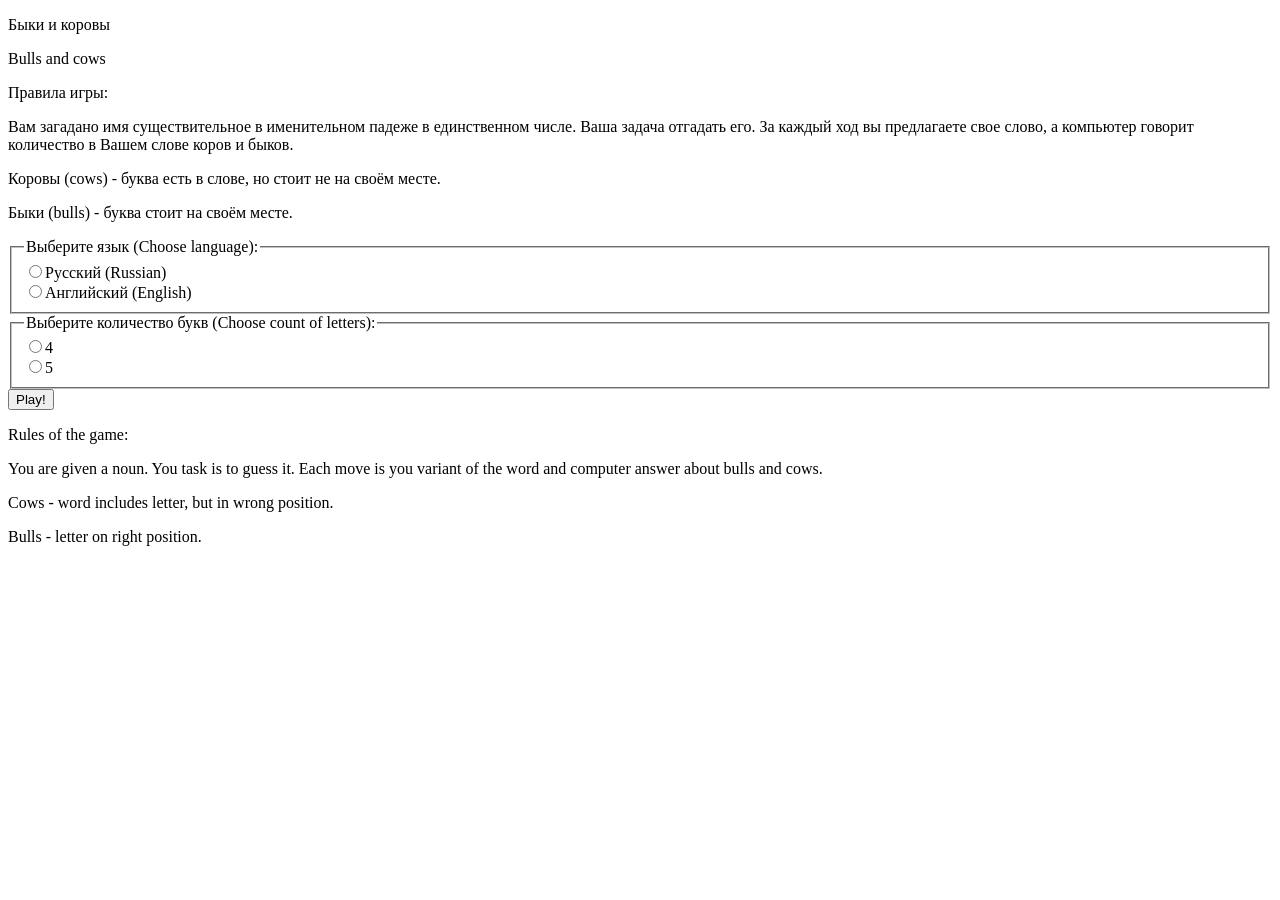
==== Game.html @ 8b750e5d "clear project, modify english words" ====
<!DOCTYPE html>
<html lang="en">
<head>
  <meta charset="UTF-8">
  <title>Cows and Bulls</title>
    <link href="css/game.css" type="text/css" rel="stylesheet">

  <script src="https://code.jquery.com/jquery-3.7.1.js"
          integrity="sha256-eKhayi8LEQwp4NKxN+CfCh+3qOVUtJn3QNZ0TciWLP4=" crossorigin="anonymous"></script>
    <script src="js/game.js"></script>
  <link href="https://maxcdn.bootstrapcdn.com/font-awesome/4.5.0/css/font-awesome.min.css" rel="stylesheet">
</head>
<body class="body">
  <div class="home"><a href="index.html"><i class="fa fa-home fa-2x" aria-hidden="true"></i></a></div>
</body>
</html>
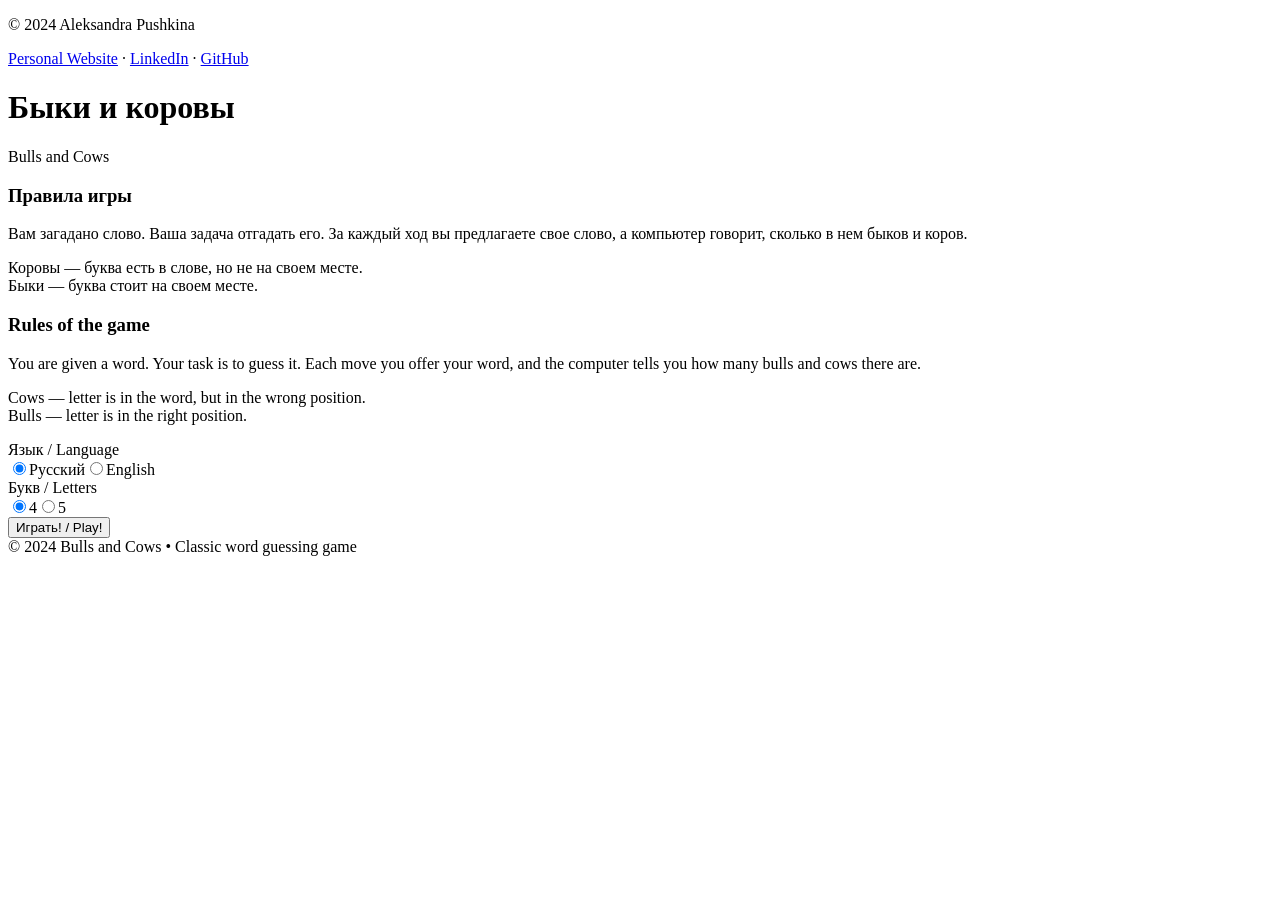
==== commit 8d47cfb7: "update style" ====
--- a/Game.html
+++ b/Game.html
@@ -1,16 +1,36 @@
 <!DOCTYPE html>
 <html lang="en">
 <head>
-  <meta charset="UTF-8">
-  <title>Cows and Bulls</title>
+    <meta charset="UTF-8">
+    <meta name="viewport" content="width=device-width, initial-scale=1.0">
+    <title>Cows and Bulls</title>
     <link href="css/game.css" type="text/css" rel="stylesheet">
+    <script src="https://code.jquery.com/jquery-3.7.1.js"
+            integrity="sha256-eKhayi8LEQwp4NKxN+CfCh+3qOVUtJn3QNZ0TciWLP4=" crossorigin="anonymous">
+    </script>
+    <script src="js/game.js"></script>
+    <link href="https://maxcdn.bootstrapcdn.com/font-awesome/4.5.0/css/font-awesome.min.css" rel="stylesheet">
+</head>
+<body>
+<div class="home">
+    <a href="index.html">
+        <i class="fa fa-home fa-2x" aria-hidden="true"></i>
+    </a>
+</div>
+<div class="game-container">
+    <!-- Input field and history will be inserted here by JavaScript -->
+</div>
 
-  <script src="https://code.jquery.com/jquery-3.7.1.js"
-          integrity="sha256-eKhayi8LEQwp4NKxN+CfCh+3qOVUtJn3QNZ0TciWLP4=" crossorigin="anonymous"></script>
-    <script src="js/game.js"></script>
-  <link href="https://maxcdn.bootstrapcdn.com/font-awesome/4.5.0/css/font-awesome.min.css" rel="stylesheet">
-</head>
-<body class="body">
-  <div class="home"><a href="index.html"><i class="fa fa-home fa-2x" aria-hidden="true"></i></a></div>
+<!-- FOOTER -->
+<footer class="main-footer">
+    <p>© 2024 Aleksandra Pushkina</p>
+    <div class="footer-links">
+        <a href="https://pushkinaalexandra.github.io" target="_blank">Personal Website</a>
+        <span class="separator">·</span>
+        <a href="https://www.linkedin.com/in/alexandra-pushkina-93a887335/" target="_blank">LinkedIn</a>
+        <span class="separator">·</span>
+        <a href="https://github.com/PushkinaAlexandra" target="_blank">GitHub</a>
+    </div>
+</footer>
 </body>
 </html>
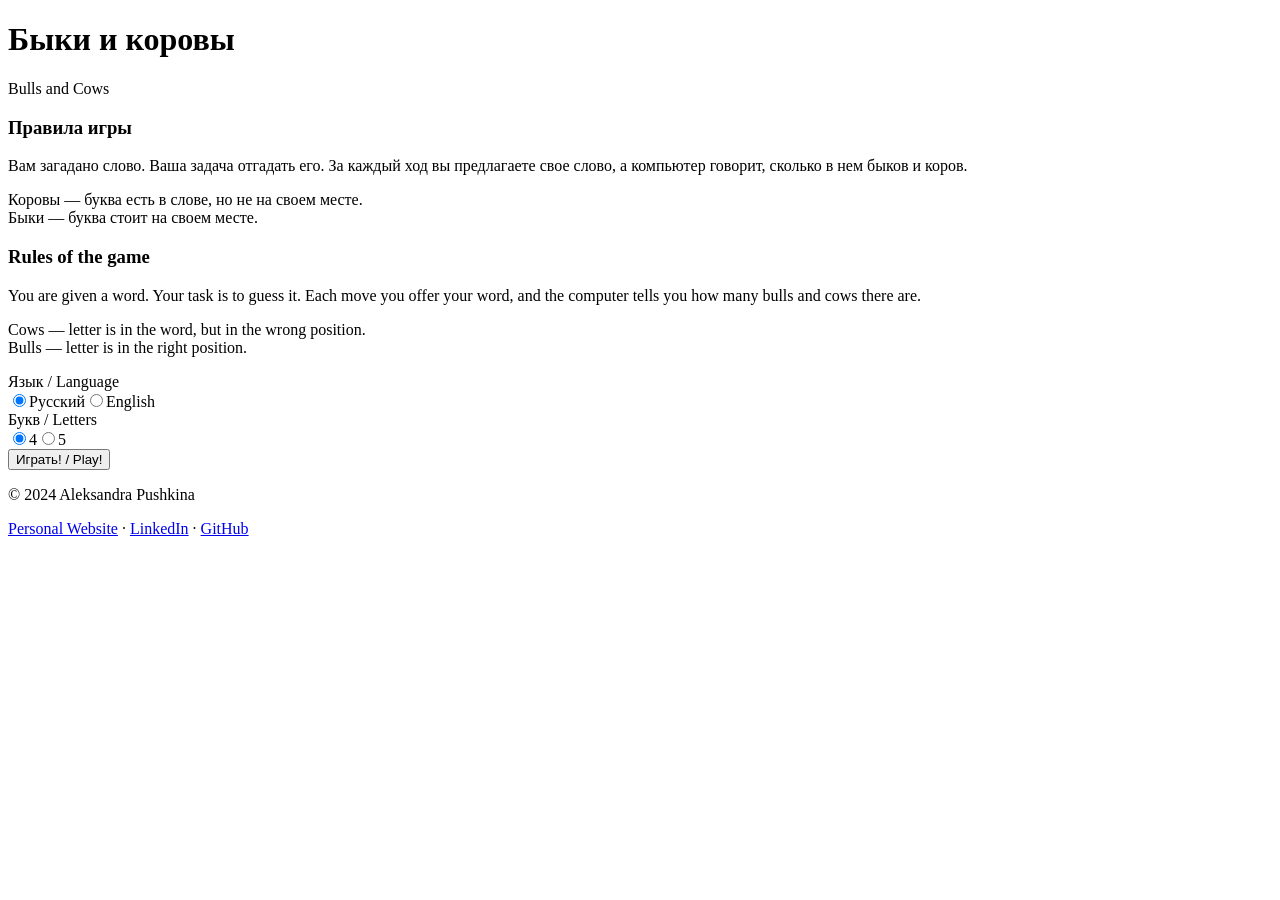
==== commit 2f8d7f50: "update style" ====
--- a/Game.html
+++ b/Game.html
@@ -17,6 +17,7 @@
         <i class="fa fa-home fa-2x" aria-hidden="true"></i>
     </a>
 </div>
+
 <div class="game-container">
     <!-- Input field and history will be inserted here by JavaScript -->
 </div>
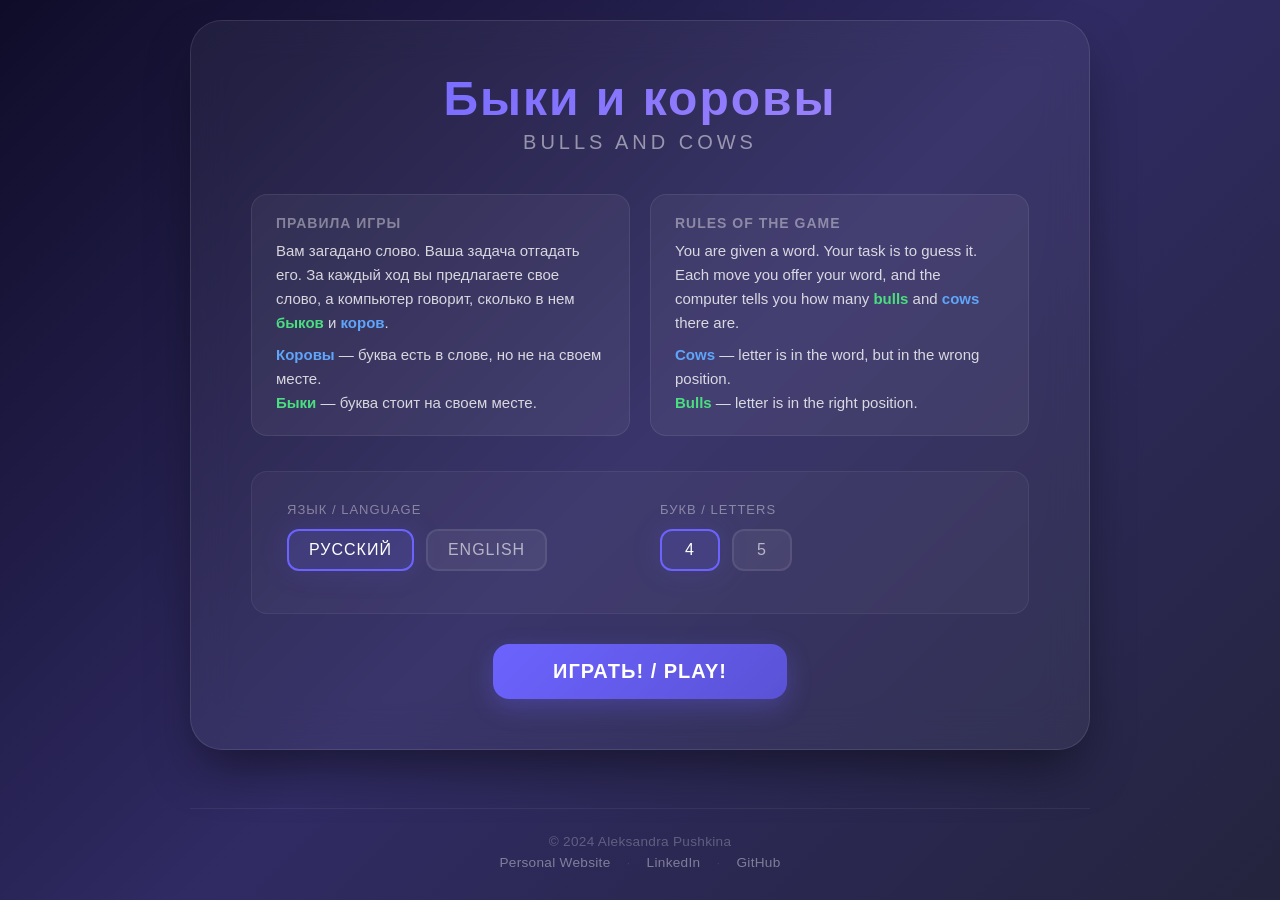
==== commit d482ec8b: "Update Game.html" ====
--- a/Game.html
+++ b/Game.html
@@ -4,7 +4,7 @@
     <meta charset="UTF-8">
     <meta name="viewport" content="width=device-width, initial-scale=1.0">
     <title>Cows and Bulls</title>
-    <link href="css/game.css" type="text/css" rel="stylesheet">
+    <link href="CSS/game.css" type="text/css" rel="stylesheet">
     <script src="https://code.jquery.com/jquery-3.7.1.js"
             integrity="sha256-eKhayi8LEQwp4NKxN+CfCh+3qOVUtJn3QNZ0TciWLP4=" crossorigin="anonymous">
     </script>
@@ -34,4 +34,4 @@
     </div>
 </footer>
 </body>
-</html>+</html>
--- a/CSS/game.css
+++ b/CSS/game.css
@@ -0,0 +1,394 @@
+/* ===== RESET & BASE ===== */
+* {
+    margin: 0;
+    padding: 0;
+    box-sizing: border-box;
+}
+
+html, body {
+    height: 100%;
+}
+
+body {
+    font-family: 'Segoe UI', Tahoma, Geneva, Verdana, sans-serif;
+    background: linear-gradient(135deg, #0f0c29, #302b63, #24243e);
+    color: #fff;
+    padding: 20px;
+    margin: 0;
+    display: flex;
+    flex-direction: column;
+    align-items: center;
+    min-height: 100vh;
+}
+
+/* ===== HOME BUTTON ===== */
+.home {
+    position: fixed;
+    top: 25px;
+    left: 25px;
+    z-index: 100;
+}
+
+.home a {
+    color: rgba(255, 255, 255, 0.7);
+    text-decoration: none;
+    transition: color 0.3s ease, transform 0.3s ease;
+    display: inline-block;
+}
+
+.home a:hover {
+    color: #fff;
+    transform: scale(1.1);
+}
+
+/* ===== GAME CONTAINER ===== */
+.game-container {
+    display: flex;
+    gap: 40px;
+    align-items: flex-start;
+    max-width: 1200px;
+    width: 100%;
+    justify-content: center;
+    flex-wrap: wrap;
+    margin: 20px auto 0;
+    flex: 1;
+}
+
+/* ===== INPUT FIELD ===== */
+.inputField {
+    background: rgba(255, 255, 255, 0.05);
+    backdrop-filter: blur(20px);
+    border: 1px solid rgba(255, 255, 255, 0.1);
+    border-radius: 24px;
+    padding: 40px 50px;
+    min-width: 380px;
+    max-width: 500px;
+    text-align: center;
+    box-shadow: 0 25px 50px -12px rgba(0, 0, 0, 0.5);
+    transition: all 0.3s ease;
+}
+
+.inputField:hover {
+    border-color: rgba(255, 255, 255, 0.2);
+    box-shadow: 0 30px 60px -12px rgba(0, 0, 0, 0.6);
+}
+
+/* ===== INPUT LETTERS ===== */
+.inputWord {
+    display: flex;
+    gap: 12px;
+    justify-content: center;
+    margin-bottom: 25px;
+}
+
+.inputLetter {
+    width: 60px;
+    height: 70px;
+    font-size: 32px;
+    font-weight: 700;
+    text-align: center;
+    background: rgba(255, 255, 255, 0.08);
+    border: 2px solid rgba(255, 255, 255, 0.15);
+    border-radius: 14px;
+    color: #fff;
+    outline: none;
+    transition: all 0.25s ease;
+    text-transform: uppercase;
+    font-family: 'Segoe UI', Tahoma, Geneva, Verdana, sans-serif;
+}
+
+.inputLetter:focus {
+    border-color: #6c63ff;
+    background: rgba(108, 99, 255, 0.15);
+    box-shadow: 0 0 30px rgba(108, 99, 255, 0.2);
+    transform: scale(1.05);
+}
+
+.inputLetter::placeholder {
+    color: rgba(255, 255, 255, 0.2);
+    font-size: 20px;
+    font-weight: 300;
+}
+
+.inputLetter:focus::placeholder {
+    opacity: 0;
+}
+
+/* ===== INFO MESSAGE ===== */
+.info {
+    font-size: 18px;
+    font-weight: 400;
+    color: rgba(255, 255, 255, 0.85);
+    min-height: 40px;
+    display: flex;
+    align-items: center;
+    justify-content: center;
+    padding: 8px 16px;
+    background: rgba(255, 255, 255, 0.05);
+    border-radius: 12px;
+    margin-bottom: 20px;
+    transition: all 0.3s ease;
+}
+
+.info.success {
+    color: #4ade80;
+    background: rgba(74, 222, 128, 0.1);
+    border: 1px solid rgba(74, 222, 128, 0.2);
+}
+
+.info.error {
+    color: #f87171;
+    background: rgba(248, 113, 113, 0.1);
+    border: 1px solid rgba(248, 113, 113, 0.2);
+}
+
+.info.win {
+    color: #fcd34d;
+    background: rgba(252, 211, 77, 0.15);
+    border: 1px solid rgba(252, 211, 77, 0.3);
+    font-size: 22px;
+    font-weight: 600;
+}
+
+/* ===== BUTTONS ===== */
+.button-group {
+    display: flex;
+    gap: 12px;
+    justify-content: center;
+}
+
+.check, .giveUp {
+    padding: 14px 32px;
+    border: none;
+    border-radius: 14px;
+    font-size: 16px;
+    font-weight: 600;
+    cursor: pointer;
+    transition: all 0.3s ease;
+    text-transform: uppercase;
+    letter-spacing: 0.5px;
+    flex: 1;
+}
+
+.check {
+    background: linear-gradient(135deg, #6c63ff, #5a52d5);
+    color: #fff;
+    box-shadow: 0 8px 24px rgba(108, 99, 255, 0.3);
+}
+
+.check:hover {
+    transform: translateY(-2px);
+    box-shadow: 0 12px 32px rgba(108, 99, 255, 0.4);
+}
+
+.check:active {
+    transform: translateY(0);
+    box-shadow: 0 4px 16px rgba(108, 99, 255, 0.3);
+}
+
+.giveUp {
+    background: rgba(255, 255, 255, 0.08);
+    color: rgba(255, 255, 255, 0.7);
+    border: 1px solid rgba(255, 255, 255, 0.1);
+}
+
+.giveUp:hover {
+    background: rgba(248, 113, 113, 0.2);
+    color: #f87171;
+    border-color: rgba(248, 113, 113, 0.3);
+    transform: translateY(-2px);
+}
+
+/* ===== HISTORY ===== */
+.history {
+    background: rgba(255, 255, 255, 0.05);
+    backdrop-filter: blur(20px);
+    border: 1px solid rgba(255, 255, 255, 0.08);
+    border-radius: 24px;
+    padding: 25px 30px;
+    max-height: 550px;
+    overflow-y: auto;
+    min-width: 280px;
+    flex: 1;
+}
+
+.history::-webkit-scrollbar {
+    width: 6px;
+}
+
+.history::-webkit-scrollbar-track {
+    background: rgba(255, 255, 255, 0.05);
+    border-radius: 10px;
+}
+
+.history::-webkit-scrollbar-thumb {
+    background: rgba(108, 99, 255, 0.4);
+    border-radius: 10px;
+}
+
+.history::-webkit-scrollbar-thumb:hover {
+    background: rgba(108, 99, 255, 0.6);
+}
+
+/* ===== HISTORY TABLE ===== */
+.history table {
+    width: 100%;
+    border-collapse: collapse;
+    font-size: 16px;
+}
+
+.history thead th {
+    padding: 8px 12px;
+    text-align: center;
+    font-weight: 600;
+    color: rgba(255, 255, 255, 0.5);
+    text-transform: uppercase;
+    letter-spacing: 0.8px;
+    font-size: 12px;
+    border-bottom: 2px solid rgba(255, 255, 255, 0.08);
+}
+
+.history tbody td {
+    padding: 10px 12px;
+    text-align: center;
+    border-bottom: 1px solid rgba(255, 255, 255, 0.05);
+    font-weight: 500;
+}
+
+.history tbody tr:hover td {
+    background: rgba(255, 255, 255, 0.03);
+}
+
+.history .word-cell {
+    color: #fff;
+    font-weight: 600;
+    letter-spacing: 1px;
+}
+
+.history .bulls-cell {
+    color: #4ade80;
+    font-weight: 700;
+}
+
+.history .cows-cell {
+    color: #60a5fa;
+    font-weight: 700;
+}
+
+/* ===== LOSE PHRASE ===== */
+.losePhrase {
+    font-size: 28px;
+    font-weight: 700;
+    color: #f87171;
+    text-align: center;
+    animation: pulse 1.5s ease-in-out infinite;
+}
+
+@keyframes pulse {
+    0%, 100% { opacity: 1; }
+    50% { opacity: 0.6; }
+}
+
+/* ===== FOOTER ===== */
+.main-footer {
+    text-align: center;
+    margin-top: auto;
+    padding: 25px 20px 10px;
+    border-top: 1px solid rgba(255, 255, 255, 0.06);
+    color: rgba(255, 255, 255, 0.25);
+    font-size: 0.85rem;
+    letter-spacing: 0.3px;
+    width: 100%;
+    max-width: 1200px;
+}
+
+.main-footer p {
+    margin-bottom: 6px;
+}
+
+.main-footer .footer-links {
+    display: flex;
+    gap: 16px;
+    justify-content: center;
+    flex-wrap: wrap;
+    margin-top: 5px;
+}
+
+.main-footer .footer-links a {
+    color: rgba(255, 255, 255, 0.4);
+    text-decoration: none;
+    transition: color 0.3s ease;
+}
+
+.main-footer .footer-links a:hover {
+    color: rgba(255, 255, 255, 0.8);
+}
+
+.main-footer .footer-links .separator {
+    color: rgba(255, 255, 255, 0.1);
+}
+
+/* ===== RESPONSIVE ===== */
+@media (max-width: 768px) {
+    .game-container {
+        flex-direction: column;
+        align-items: center;
+        gap: 25px;
+        margin-top: 10px;
+    }
+
+    .inputField {
+        min-width: unset;
+        width: 100%;
+        max-width: 400px;
+        padding: 30px 25px;
+    }
+
+    .inputLetter {
+        width: 50px;
+        height: 60px;
+        font-size: 26px;
+    }
+
+    .history {
+        width: 100%;
+        max-width: 400px;
+        min-width: unset;
+        max-height: 400px;
+    }
+
+    .home {
+        top: 15px;
+        left: 15px;
+    }
+
+    .main-footer {
+        max-width: 100%;
+    }
+}
+
+@media (max-width: 480px) {
+    .inputField {
+        padding: 20px 15px;
+    }
+
+    .inputLetter {
+        width: 44px;
+        height: 52px;
+        font-size: 22px;
+    }
+
+    .inputWord {
+        gap: 8px;
+    }
+
+    .check, .giveUp {
+        padding: 12px 20px;
+        font-size: 14px;
+    }
+
+    .info {
+        font-size: 15px;
+        min-height: 32px;
+    }
+}
